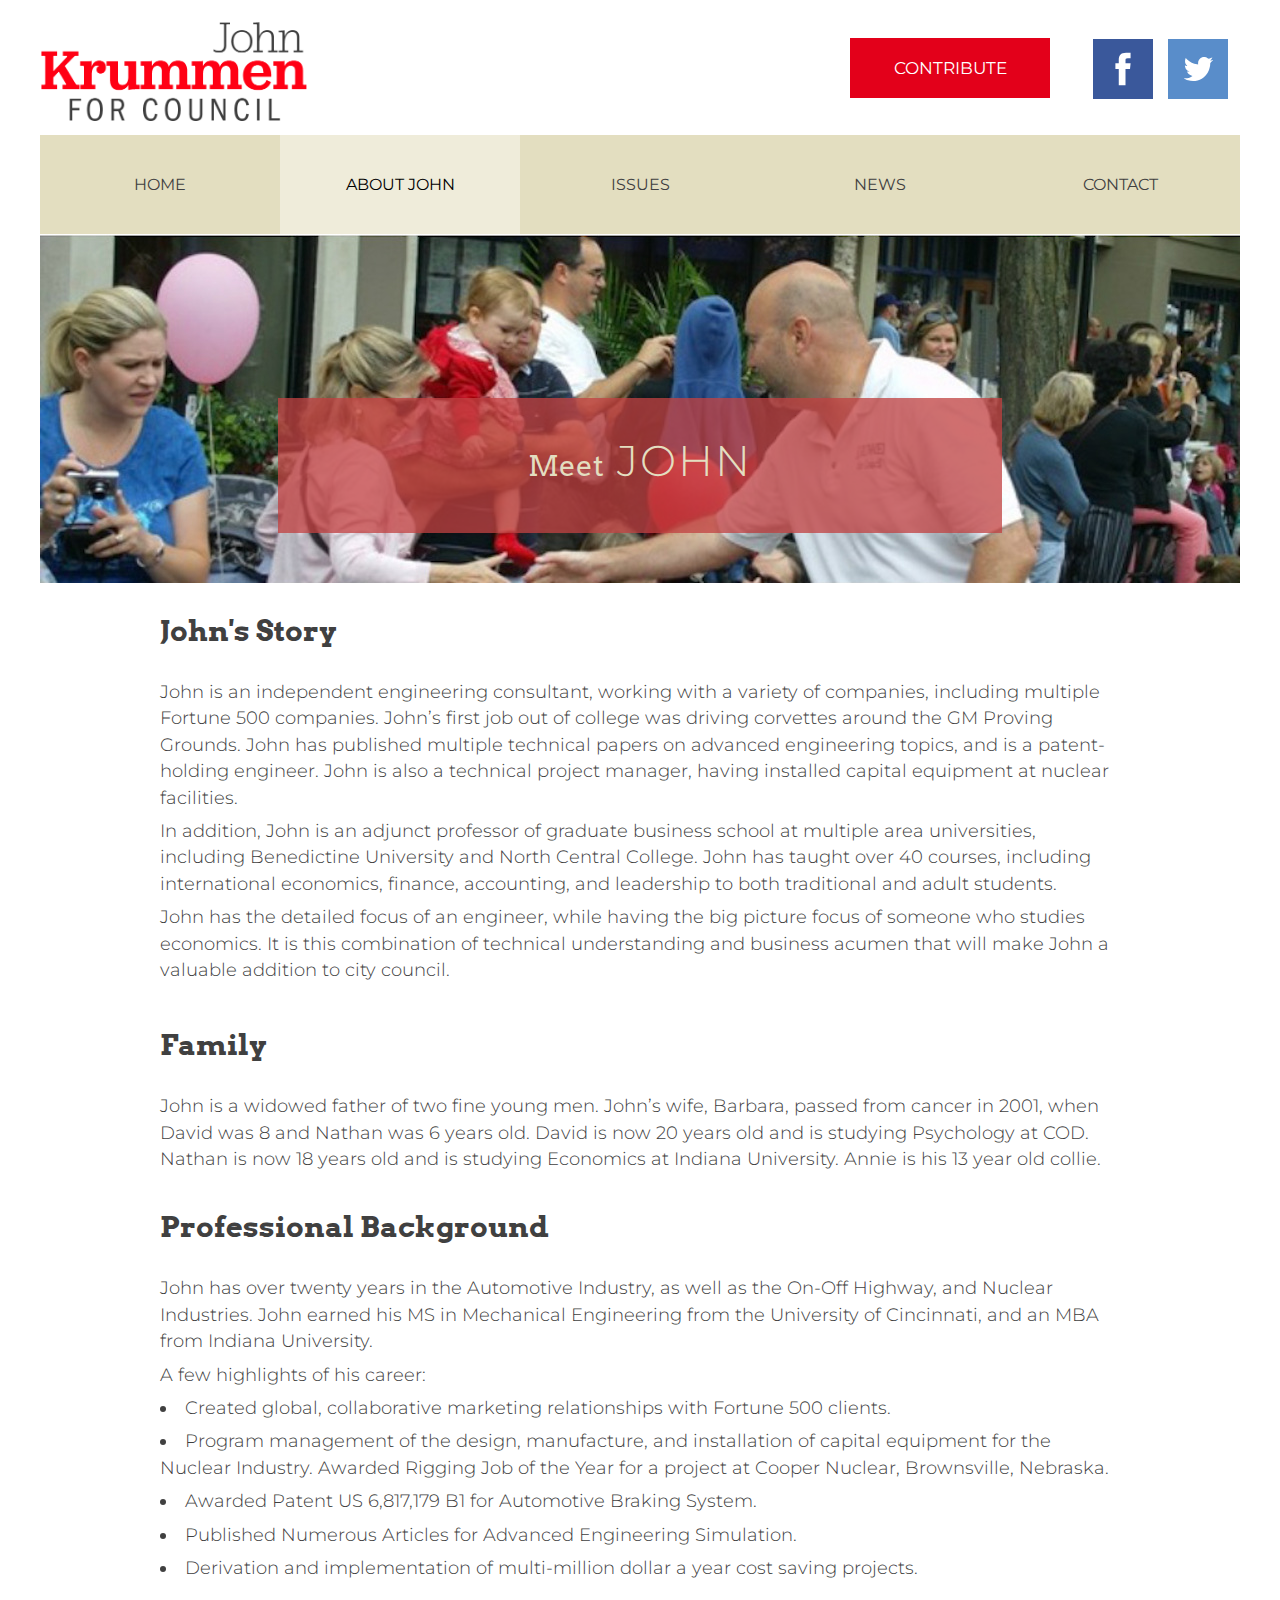
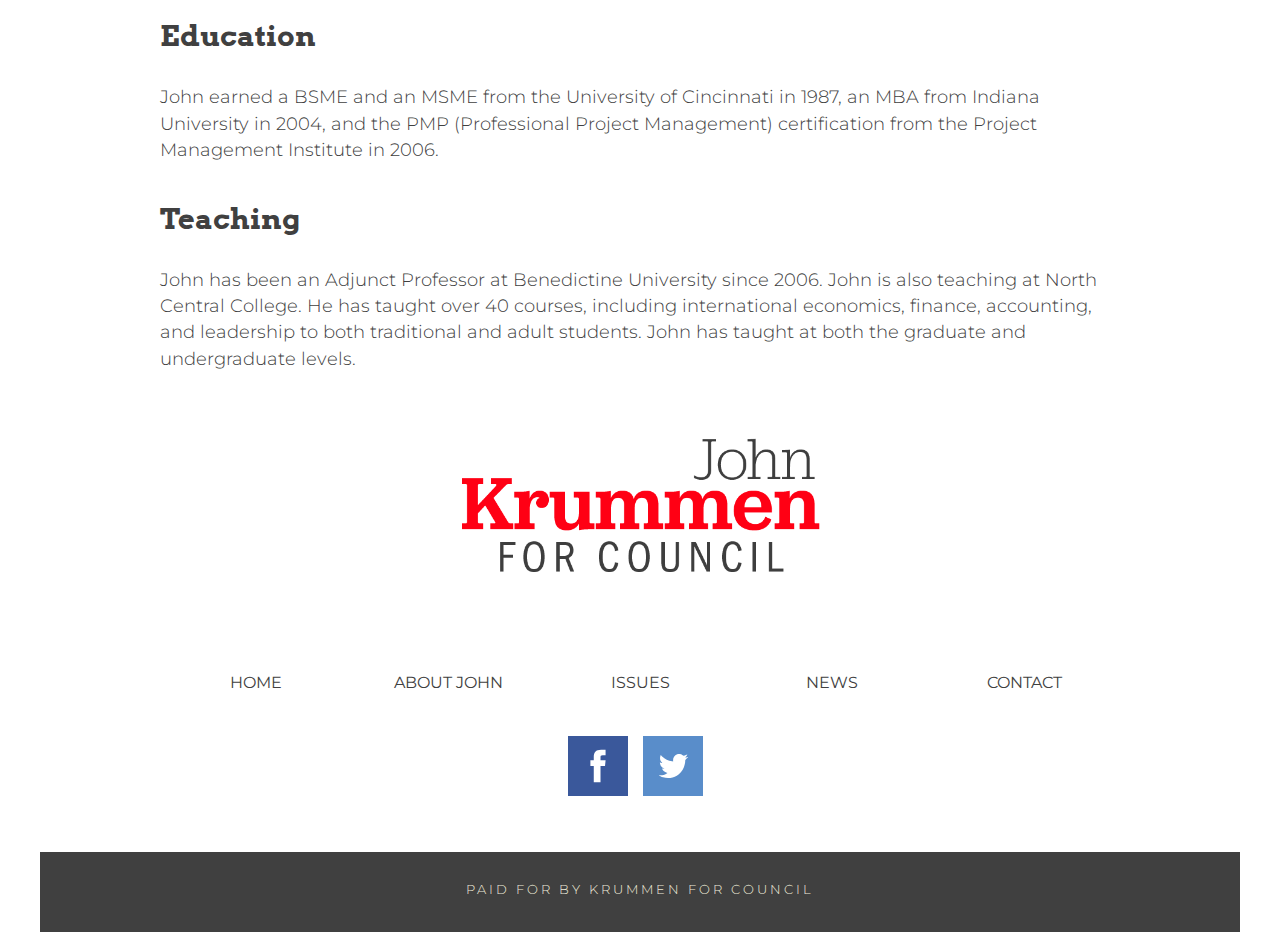
==== about.html @ fdc6c12a "create and style about page" ====
<!doctype html>
<html class="no-js" lang="en">
  <head>
    <meta charset="utf-8" />
    <meta name="viewport" content="width=device-width, initial-scale=1.0" />
    <title>Krummen for Council | About</title>
    <link rel="stylesheet" href="css/main.css" />
    <link href="https://fonts.googleapis.com/css?family=Arvo:400,700|Montserrat:100,200,400,600" rel="stylesheet">
  </head>
  <body class="body-wrapper">
      <header id="inner-header-wrapper">
              <figure id="inner-figure">
                  <h1>
                      <img src="img/logo.png" alt="John Krummen for Council" class="logo-inner"/>
                  </h1>
              </figure>
              <button class="btn-inner"><a href="http://www.paypal.com" target="_blank">Contribute</a></button>
              <div id="sm-top-inner">
                  <a href="http://wwww.facebook.com" target="_blank" class="fb"></a>
                  <a href="http://www.twitter.com" target="_blank" class="tw"></a>
              </div>
      </header>

      <nav class="nav-home-top">
          <ul>
              <li><a href="home.html">Home</a></li>
              <li class="nav-active">About John</li>
              <li><a href="issues.html">Issues</a></li>
              <li><a href="news.html">News</a></li>
              <li><a href="contact.html">Contact</a></li>
          </ul>
      </nav>
      <main>

          <section id="inner-banner">
              <img src="img/handshake.jpg" alt="Naperville" />
              <h3><span>Meet<span id="naperville">&nbsp;John</span></span></h3>
          </section>

          <section class="inner-main">
              <h2>John's Story</h2>
              <p>John is an independent engineering consultant, working with a variety of companies, including multiple Fortune 500 companies. John’s first job out of college was driving corvettes around the GM Proving Grounds. John has published multiple technical papers on advanced engineering topics, and is a patent-holding engineer. John is also a technical project manager, having installed capital equipment at nuclear facilities.</p>
              <p>In addition, John is an adjunct professor of graduate business school at multiple area universities, including Benedictine University and North Central College. John has taught over 40 courses, including international economics, finance, accounting, and leadership to both traditional and adult students.</p>
              <p>John has the detailed focus of an engineer, while having the big picture focus of someone who studies economics.  It is this combination of technical understanding and business acumen that will make John a valuable addition to city council.<p>

              <h2>Family</h2>
              <p>John is a widowed father of two fine young men. John’s wife, Barbara, passed from cancer in 2001, when David was 8 and Nathan was 6 years old. David is now 20 years old and is studying Psychology at COD. Nathan is now 18 years old and is studying Economics at Indiana University. Annie is his 13 year old collie.</p>

              <h2>Professional Background</h2>
              <p>John has over twenty years in the Automotive Industry, as well  as the On-Off Highway, and Nuclear Industries.  John earned his MS in Mechanical Engineering from the University of Cincinnati, and an MBA from Indiana University.</p>
              <p>A few highlights of his career:</p>
              <ul>
                  <li>Created global, collaborative marketing relationships with Fortune 500 clients.</li>
                  <li>Program management of the design, manufacture, and installation of capital equipment for the Nuclear Industry.  Awarded Rigging Job of the Year for a project at Cooper Nuclear, Brownsville, Nebraska.</li>
                  <li>Awarded Patent US 6,817,179 B1 for Automotive Braking System.</li>
                  <li>Published Numerous Articles for Advanced Engineering Simulation.</li>
                  <li>Derivation and implementation of multi-million dollar a year cost saving projects.</li>
              </ul>

              <h2>Education</h2>
              <p>John earned a BSME and an MSME from the University of Cincinnati in 1987, an MBA from Indiana University in 2004, and the PMP (Professional Project Management) certification from the Project Management Institute in 2006.</p>
              <h2>Teaching</h2>
              <p>John has been an Adjunct Professor at Benedictine University since 2006. John is also teaching at North Central College. He has taught over 40 courses, including international economics, finance, accounting, and leadership to both traditional and adult students. John has taught at both the graduate and undergraduate levels.</p>

          </section>

          <section>
              <figure id="logo-2">
                  <img src="img/logo.png" alt="John Krummen for Council" />
              </figure>
          </section>

          <nav class="nav-home-bottom">
              <ul>
                  <li><a href="index.html">Home</a></li>
                  <li><a href="about.html">About John</a></li>
                  <li><a href="issues.html">Issues</a></li>
                  <li><a href="news.html">News</a></li>
                  <li><a href="contact.html">Contact</a></li>
              </ul>
          </nav>

          <div id="sm-bottom">
              <a href="http://wwww.facebook.com" target="_blank" class="fb"></a>
              <a href="http://www.twitter.com" target="_blank" class="tw"></a>
          </div>

          <footer>
              <p id="footer">Paid for by Krummen for Council</p>
          </footer>

      </main>
    <script src="/js/app.js" charset="utf-8"></script>
  </body>
</html>
---- css/main.css ----
* {
    margin: 0;
    padding: 0;
    border: 0;
}

article, aside, details, figcaption, figure, footer, header, main, nav, section, summary {
    display:block;
}

.body-wrapper {
    max-width: 1200px;
    margin: auto;
}

/** Header **/

header {
    display: flex;
    max-width: 1200px;
    margin: auto;
}

#header-left {
    flex: 1;
}

#header-left img {
    width: 100%;
    margin: auto;
    display: block;
}

#header-right {
    flex: 1;
}

#inner-header-wrapper {
    display: flex;
}

#inner-figure {
    flex: 1;
}

img#logo-1 {
    width: 60%;
    margin: auto;
    display: block;
    margin-top: 160px;
    margin-bottom: 75px;
}

img.logo-inner {
    width: 33%;
    padding-top: 15px;
    float: left;
}

#header-right button {
    background-color: #e3001a;
    height: 50px;
    width: 200px;
    margin-top: 10px;
    margin: auto;
    display: block;
    font-family: "Montserrat";
    text-transform: uppercase;
}

#header-right button a {
    text-decoration: none;
    color: #fff;
    font-size: 1.3em;
}

#header-right button a:hover {
    color: #efecda;
}

button.btn-inner {
    background-color: #e3001a;
    height: 60px;
    width: 200px;
    margin-top: 10px;
    margin: auto;
    font-family: "Montserrat";
    text-transform: uppercase;
}

button.btn-inner a {
    text-decoration: none;
    color: #fff;
    font-size: 1.3em;
    margin: auto;
}

button.btn-inner a:hover {
    color: #efecda;
}

#sm-top {
    width: 150px;
    height: 100px;
    float: right;
    display: flex;
}

#sm-top-inner {
    width: 150px;
    height: 100px;
    float: right;
    display: flex;
    margin-top: 35px;
    padding-left: 40px;
}

.fb {
    display: block;
    width: 100px;
    height: 100px;
    background: url('../img/facebook.svg');
    background-repeat: no-repeat;
    flex: 1;
}

.tw {
    display: block;
    width: 100px;
    height: 100px;
    background: url('../img/twitter.svg');
    background-repeat: no-repeat;
    flex: 1;
}

/** Inner pages content **/

.inner-main {
    max-width: 960px;
    margin: auto;
}

section h2 {
    font-family: 'Arvo';
    font-size: 1.8em;
    padding: 30px 0;
    font-weight: 700;
    color: #404040;
}

section p {
    font-family: 'Montserrat';
    font-size: 1.1em;
    font-weight: 300;
    padding-bottom: 7px;
    line-height: 1.5;
    color: #404040;
}

section ul li {
    font-family: 'Montserrat';
    font-size: 1.1em;
    font-weight: 300;
    padding-bottom: 7px;
    line-height: 1.5;
    color: #404040;
    list-style-position: inside;
}

/** Navigation **/
nav.nav-home-top {
    max-width: 1200px;
    margin: auto;
    background-color: #e3dec0;
}

.nav-home-top ul {
    flex: 1;
    list-style-type: none;
    margin: 0;
    padding: 0;
    overflow: hidden;
    display: flex;
}

.nav-home-top ul li {
    flex: 1;
}

.nav-home-top ul li a {
    display: block;
    color: #404040;
    text-decoration: none;
    padding: 40px 0;
    text-align: center;
    font-family: 'Montserrat';
    text-transform: uppercase;
}

.nav-home-top ul li.nav-active {
    display: block;
    background-color: #efecda;
    text-decoration: none;
    padding: 40px 0;
    text-align: center;
    font-family: 'Montserrat';
    height: 100%;
    text-transform: uppercase;
}

.nav-home-top ul li a:hover {
    color: #e3001a;
}

/** Call to action buttions **/
#cta-wrapper {
    display: flex;
    max-width: 1200px;
    margin: auto;
}
.call-to-action {
    flex: 1;
    text-align: center;
    margin: 5px;
    height: 200px;
    background-color: #e3001a;
}

#cta-wrapper article a {
    text-decoration: none;
    color: #ffffff;
}

#cta-wrapper article a:hover {
    color: #e3dec0;
}

#cta-wrapper article a h2 {
    font-family: 'Montserrat';
    text-transform: uppercase;
    font-weight: 300;
    padding: 70px 0 0 0;
}

#cta-wrapper article a p {
    font-family: 'Arvo';
    font-size: 1.2em;
    font-weight: 400;
}

/** Banner **/
#hp-banner {
    position: relative;
    width: 100%;
}

#hp-banner img {
    max-width: 1200px;
    margin: auto;
    display: block;
}

#inner-banner {
    position: relative;
    width: 100%;
}

#inner-banner img {
    max-width: 1200px;
    margin: auto;
    display: block;
}

h3 {
    position: absolute;
    top: 200px;
    left: 0;
    width: 100%;
    text-align: center;
    font-family: 'Arvo';
    font-size: 1.8em;
    font-weight: 300;
}

h3 span {
    color: white;
    background-color: rgba(193, 66, 66, 0.76);
    padding: 50px 250px;
    color: #e3dec0
}

#naperville {
    font-family: 'Montserrat';
    padding: 0;
    letter-spacing: 2px;
    text-transform: uppercase;
    font-size: 1.5em;
    background-color: rgba(0, 0, 0, 0);
}

/** Bottom logo **/

figure#logo-2 {
    max-width: 1200px;
    margin: auto;
}

figure#logo-2 img {
    width: 30%;
    margin: auto;
    display: block;
    margin-top: 50px;
    margin-bottom: 50px;
}


/** Nav Bottom **/
nav.nav-home-bottom {
    max-width: 960px;
    margin: auto;
}

.nav-home-bottom ul {
    list-style-type: none;
    margin: 0;
    padding: 0;
    overflow: hidden;
    display: flex;
}

.nav-home-bottom ul li {
    flex: 1;
}

.nav-home-bottom ul li a {
    display: block;
    color: #404040;
    text-decoration: none;
    padding: 40px 0;
    text-align: center;
    font-family: 'Montserrat';
    text-transform: uppercase;
}

.nav-home-bottom ul li.nav-active {
    display: block;
    background-color: #efecda;
    text-decoration: none;
    padding: 40px 0;
    text-align: center;
    font-family: 'Montserrat';
    height: 100%;
    text-transform: uppercase;
}

.nav-home-bottom ul li a:hover {
    color: #e3001a;
}

/** Footer **/

#sm-bottom {
    width: 150px;
    height: 120px;
    margin: auto;
    display: flex;
}

footer {
    width: 100%;
    background-color: #404040;
    height: 80px;
}

p#footer {
    font-family: 'Montserrat';
    font-weight: 300;
    color: #efecda;
    text-transform: uppercase;
    letter-spacing: 3px;
    text-align: center;
    padding: 30px 0;
    font-size: 0.8em;
}
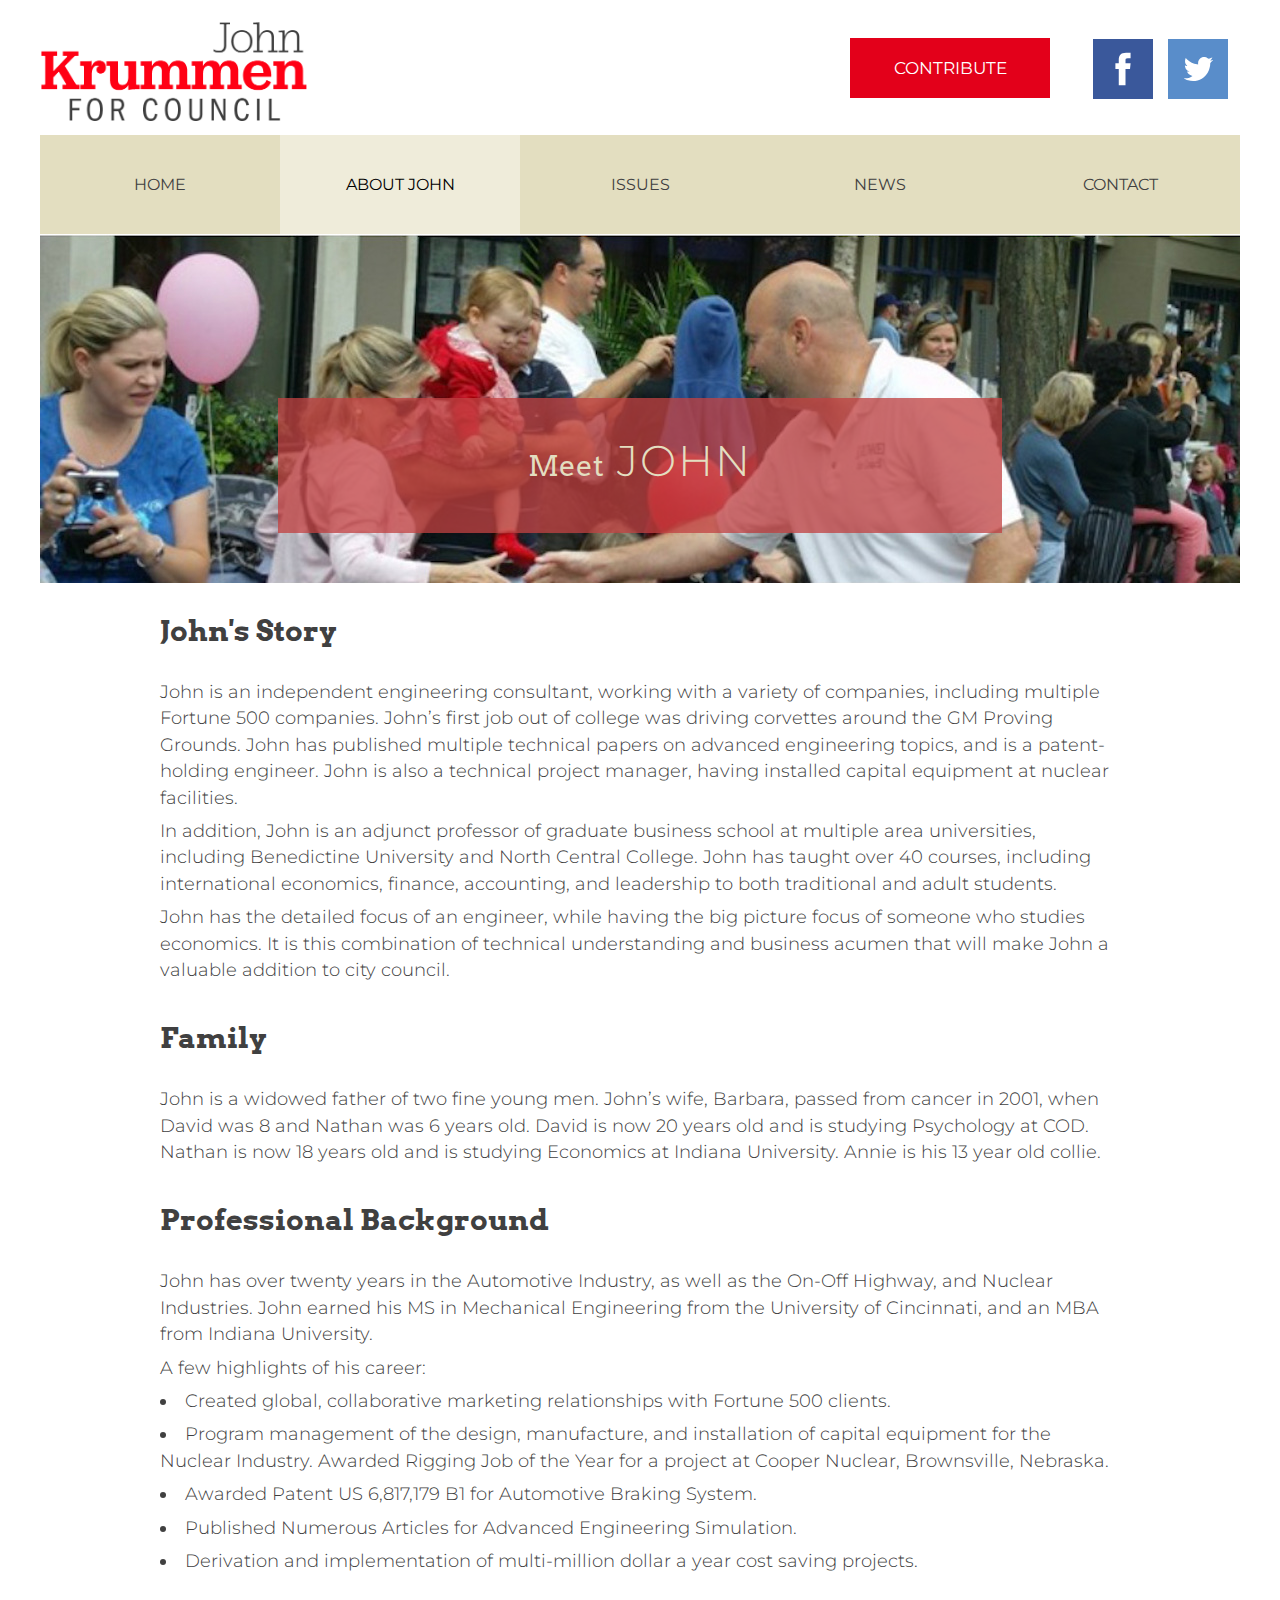
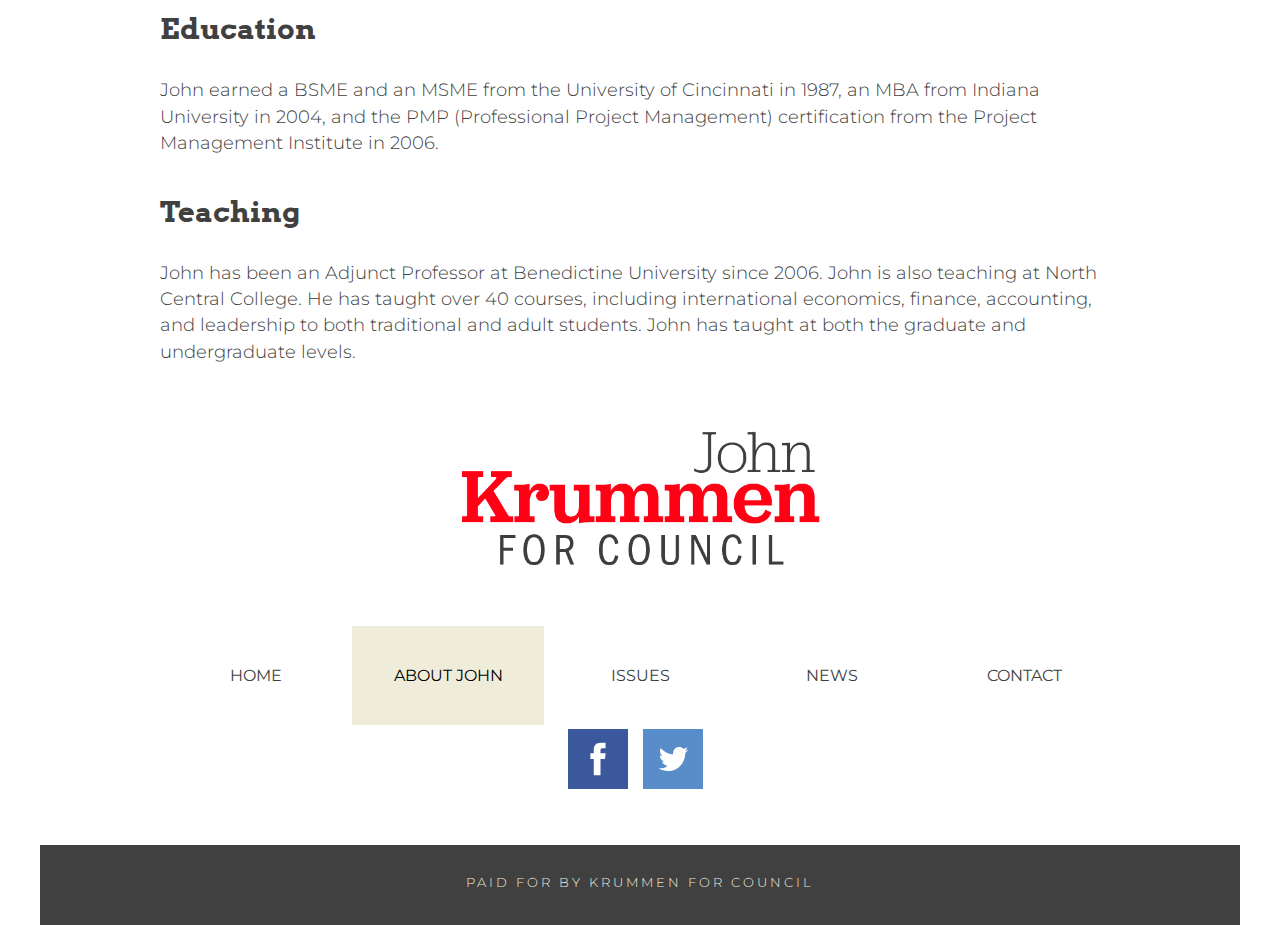
==== commit ad25df5d: "create and style issues page" ====
--- a/about.html
+++ b/about.html
@@ -23,7 +23,7 @@
 
       <nav class="nav-home-top">
           <ul>
-              <li><a href="home.html">Home</a></li>
+              <li><a href="index.html">Home</a></li>
               <li class="nav-active">About John</li>
               <li><a href="issues.html">Issues</a></li>
               <li><a href="news.html">News</a></li>
@@ -34,14 +34,14 @@
 
           <section id="inner-banner">
               <img src="img/handshake.jpg" alt="Naperville" />
-              <h3><span>Meet<span id="naperville">&nbsp;John</span></span></h3>
+              <h4><span>Meet<span id="naperville">&nbsp;John</span></span></h4>
           </section>
 
           <section class="inner-main">
               <h2>John's Story</h2>
               <p>John is an independent engineering consultant, working with a variety of companies, including multiple Fortune 500 companies. John’s first job out of college was driving corvettes around the GM Proving Grounds. John has published multiple technical papers on advanced engineering topics, and is a patent-holding engineer. John is also a technical project manager, having installed capital equipment at nuclear facilities.</p>
               <p>In addition, John is an adjunct professor of graduate business school at multiple area universities, including Benedictine University and North Central College. John has taught over 40 courses, including international economics, finance, accounting, and leadership to both traditional and adult students.</p>
-              <p>John has the detailed focus of an engineer, while having the big picture focus of someone who studies economics.  It is this combination of technical understanding and business acumen that will make John a valuable addition to city council.<p>
+              <p>John has the detailed focus of an engineer, while having the big picture focus of someone who studies economics.  It is this combination of technical understanding and business acumen that will make John a valuable addition to city council.</p>
 
               <h2>Family</h2>
               <p>John is a widowed father of two fine young men. John’s wife, Barbara, passed from cancer in 2001, when David was 8 and Nathan was 6 years old. David is now 20 years old and is studying Psychology at COD. Nathan is now 18 years old and is studying Economics at Indiana University. Annie is his 13 year old collie.</p>
@@ -59,9 +59,9 @@
 
               <h2>Education</h2>
               <p>John earned a BSME and an MSME from the University of Cincinnati in 1987, an MBA from Indiana University in 2004, and the PMP (Professional Project Management) certification from the Project Management Institute in 2006.</p>
+
               <h2>Teaching</h2>
               <p>John has been an Adjunct Professor at Benedictine University since 2006. John is also teaching at North Central College. He has taught over 40 courses, including international economics, finance, accounting, and leadership to both traditional and adult students. John has taught at both the graduate and undergraduate levels.</p>
-
           </section>
 
           <section>
@@ -73,7 +73,7 @@
           <nav class="nav-home-bottom">
               <ul>
                   <li><a href="index.html">Home</a></li>
-                  <li><a href="about.html">About John</a></li>
+                  <li class="nav-active">About John</li>
                   <li><a href="issues.html">Issues</a></li>
                   <li><a href="news.html">News</a></li>
                   <li><a href="contact.html">Contact</a></li>
--- a/css/main.css
+++ b/css/main.css
@@ -131,6 +131,52 @@
     background: url('../img/twitter.svg');
     background-repeat: no-repeat;
     flex: 1;
+}
+
+
+/** Navigation **/
+nav.nav-home-top {
+    max-width: 1200px;
+    margin: auto;
+    background-color: #e3dec0;
+}
+
+.nav-home-top ul {
+    flex: 1;
+    list-style-type: none;
+    margin: 0;
+    padding: 0;
+    overflow: hidden;
+    display: flex;
+}
+
+.nav-home-top ul li {
+    flex: 1;
+}
+
+.nav-home-top ul li a {
+    display: block;
+    color: #404040;
+    text-decoration: none;
+    padding: 40px 0;
+    text-align: center;
+    font-family: 'Montserrat';
+    text-transform: uppercase;
+}
+
+.nav-home-top ul li.nav-active {
+    display: block;
+    background-color: #efecda;
+    text-decoration: none;
+    padding: 40px 0;
+    text-align: center;
+    font-family: 'Montserrat';
+    height: 100%;
+    text-transform: uppercase;
+}
+
+.nav-home-top ul li a:hover {
+    color: #e3001a;
 }
 
 /** Inner pages content **/
@@ -148,7 +194,7 @@
     color: #404040;
 }
 
-section p {
+section.inner-main p {
     font-family: 'Montserrat';
     font-size: 1.1em;
     font-weight: 300;
@@ -167,50 +213,51 @@
     list-style-position: inside;
 }
 
-/** Navigation **/
-nav.nav-home-top {
-    max-width: 1200px;
-    margin: auto;
-    background-color: #e3dec0;
-}
-
-.nav-home-top ul {
-    flex: 1;
-    list-style-type: none;
-    margin: 0;
-    padding: 0;
-    overflow: hidden;
-    display: flex;
-}
-
-.nav-home-top ul li {
-    flex: 1;
-}
-
-.nav-home-top ul li a {
-    display: block;
-    color: #404040;
-    text-decoration: none;
-    padding: 40px 0;
-    text-align: center;
-    font-family: 'Montserrat';
-    text-transform: uppercase;
-}
-
-.nav-home-top ul li.nav-active {
-    display: block;
-    background-color: #efecda;
-    text-decoration: none;
-    padding: 40px 0;
-    text-align: center;
-    font-family: 'Montserrat';
-    height: 100%;
-    text-transform: uppercase;
-}
-
-.nav-home-top ul li a:hover {
-    color: #e3001a;
-}
+
+/** Issues grid **/
+#card-wrapper {
+    max-width: 960px;
+    margin: auto;
+    display: grid;
+    grid-template-columns: 1fr 1fr;
+    grid-template-rows: 500px 500px 500px;
+    grid-template-areas: "economic taxes" "smalltown safety" "development children"
+}
+
+#economic {
+    grid-area: economic;
+    text-align: center;
+}
+
+#taxes {
+    grid-area: taxes;
+    text-align: center;
+}
+
+#smalltown {
+    grid-area: smalltown;
+    text-align: center;
+}
+
+#safety {
+    grid-area: safety;
+    text-align: center;
+}
+
+#development {
+    grid-area: development;
+    text-align: center;
+}
+
+#children {
+    grid-area: children;
+    text-align: center;
+}
+
+h5 {
+
+}
+
 
 /** Call to action buttions **/
 #cta-wrapper {
@@ -235,7 +282,7 @@
     color: #e3dec0;
 }
 
-#cta-wrapper article a h2 {
+#cta-wrapper article a h3 {
     font-family: 'Montserrat';
     text-transform: uppercase;
     font-weight: 300;
@@ -246,6 +293,7 @@
     font-family: 'Arvo';
     font-size: 1.2em;
     font-weight: 400;
+    color: #ffff;
 }
 
 /** Banner **/
@@ -271,7 +319,7 @@
     display: block;
 }
 
-h3 {
+h4 {
     position: absolute;
     top: 200px;
     left: 0;
@@ -282,7 +330,7 @@
     font-weight: 300;
 }
 
-h3 span {
+h4 span {
     color: white;
     background-color: rgba(193, 66, 66, 0.76);
     padding: 50px 250px;
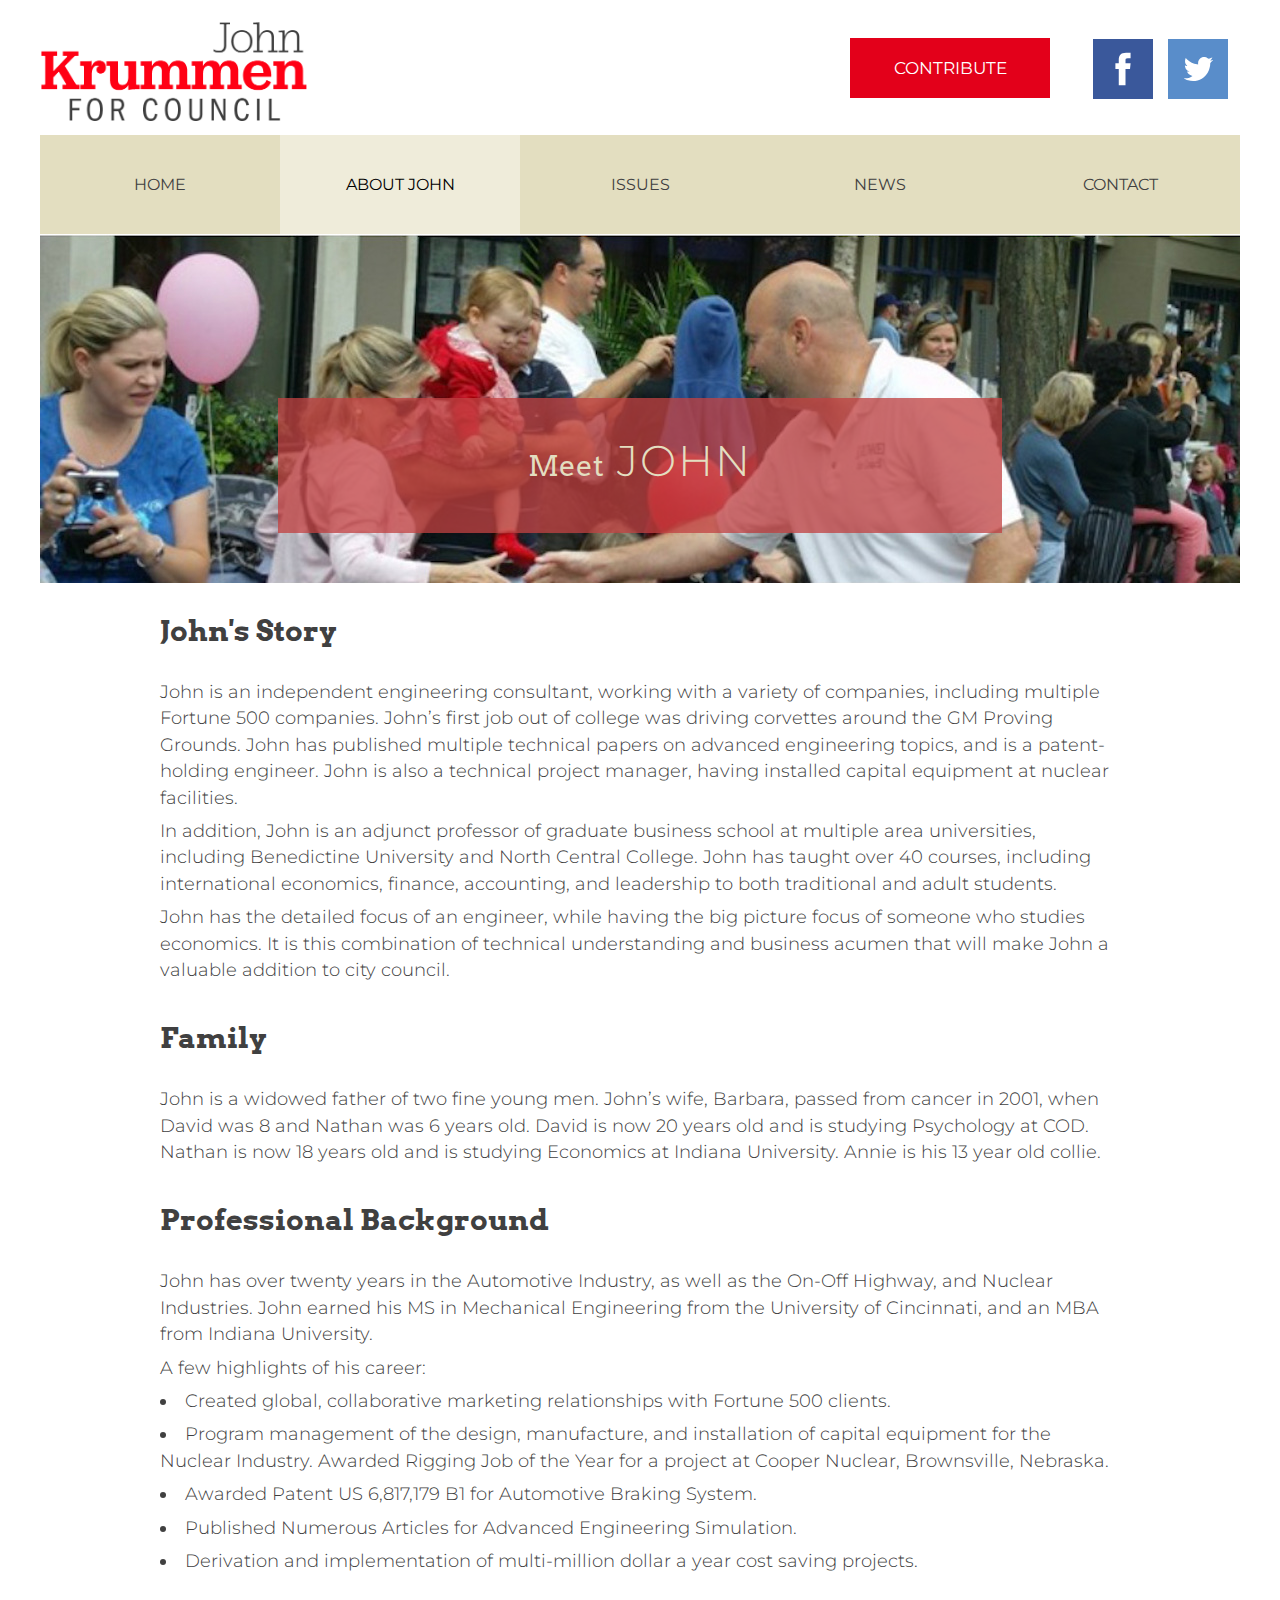
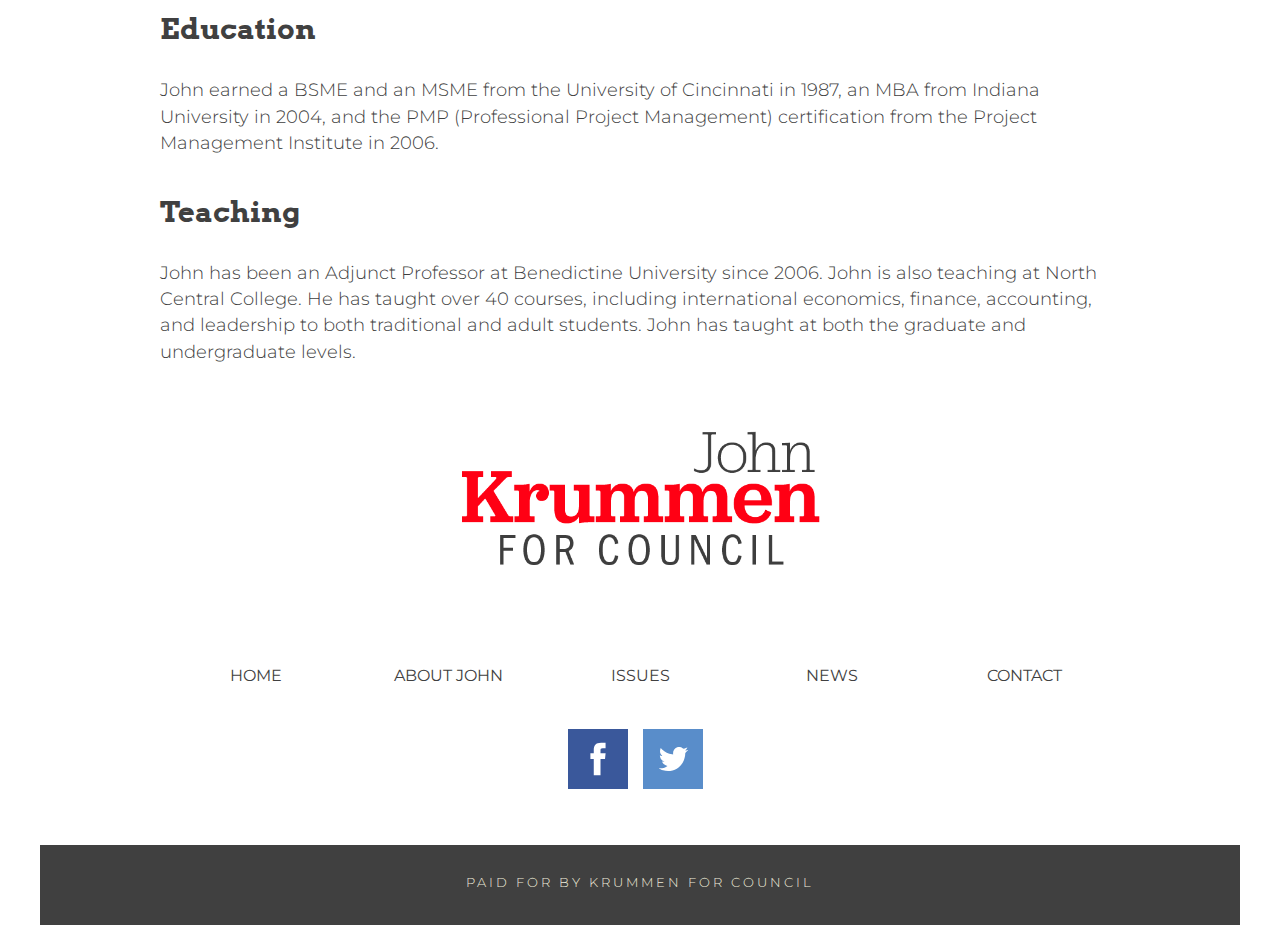
==== commit ed7f0f77: "create and style a main news page" ====
--- a/about.html
+++ b/about.html
@@ -73,7 +73,7 @@
           <nav class="nav-home-bottom">
               <ul>
                   <li><a href="index.html">Home</a></li>
-                  <li class="nav-active">About John</li>
+                  <li><a href="about.html">About John</a></li>
                   <li><a href="issues.html">Issues</a></li>
                   <li><a href="news.html">News</a></li>
                   <li><a href="contact.html">Contact</a></li>
--- a/css/main.css
+++ b/css/main.css
@@ -216,46 +216,154 @@
 
 /** Issues grid **/
 #card-wrapper {
-    max-width: 960px;
+    max-width: 600px;
     margin: auto;
     display: grid;
     grid-template-columns: 1fr 1fr;
-    grid-template-rows: 500px 500px 500px;
+    grid-template-rows: 400px 400px 400px;
     grid-template-areas: "economic taxes" "smalltown safety" "development children"
 }
 
 #economic {
     grid-area: economic;
-    text-align: center;
 }
 
 #taxes {
     grid-area: taxes;
-    text-align: center;
 }
 
 #smalltown {
     grid-area: smalltown;
-    text-align: center;
 }
 
 #safety {
     grid-area: safety;
-    text-align: center;
 }
 
 #development {
     grid-area: development;
-    text-align: center;
 }
 
 #children {
     grid-area: children;
-    text-align: center;
-}
-
-h5 {
-
+}
+
+.cards {
+    text-align: center;
+    font-family: "Arvo";
+    font-size: 1.5em;
+    background-color: #e3dec0;
+    margin: 10px;
+    padding: 160px 10px;
+}
+
+#card-wrapper a {
+    text-decoration: none;
+    color: #404040;
+}
+
+#card-wrapper a:hover {
+    color: #e3001a;
+}
+
+/** Issues page with sidebar **/
+
+.issues-wrapper {
+    max-width: 960px;
+    margin: auto;
+    display: grid;
+    grid-template-columns: 2fr 1fr;
+    grid-template-rows: auto auto;
+    grid-template-areas: "issues-left widget-right"
+}
+
+.issues-left {
+    grid-area: issues-left;
+}
+
+.widget-right {
+    grid-area: widget-right;
+    font-family: 'Montserrat';
+    font-size: 1.1em;
+    font-weight: 300;
+    padding-bottom: 7px;
+    line-height: 1.5;
+    color: #404040;
+    margin-top: 50px;
+    margin-left: 50px;
+}
+
+.issues-left p {
+    font-family: 'Montserrat';
+    font-size: 1.1em;
+    font-weight: 300;
+    padding-bottom: 7px;
+    line-height: 1.5;
+    color: #404040;
+}
+
+.issue-card {
+    height: 50px;
+    background-color: #e3dec0;
+    margin-bottom: 10px;
+    padding-top: 25px;
+    padding-left: 15px;
+}
+
+.issue-card a {
+    text-decoration: none;
+    color: #404040;
+}
+
+.issue-card a:hover {
+    color: #e3001a;
+}
+
+time {
+    font-family: 'Montserrat';
+    font-size: 0.8em;
+    text-transform: uppercase;
+    color: #404040;
+    display: block;
+    padding-top: 40px;
+}
+
+.contact-card {
+    height: 300px;
+    background-color: #e3dec0;
+    margin-bottom: 10px;
+    padding-top: 25px;
+    padding-left: 15px;
+}
+
+input {
+    height: 35px;
+    margin: 5px 0;
+    width: 90%;
+}
+
+#submit {
+    background-color: #e3001a;
+    color: #fff;
+    width:
+}
+
+button.read-more {
+    height: 30px;
+    width: 100px;
+    background-color: #e3001a;
+    margin-top: 10px;
+    margin-bottom: 20px;
+}
+
+button.read-more a {
+    text-decoration: none;
+    color: #fff;
+}
+
+a.blog-link {
+    text-decoration: none;
+    color: #e3001a;
 }
 
 
